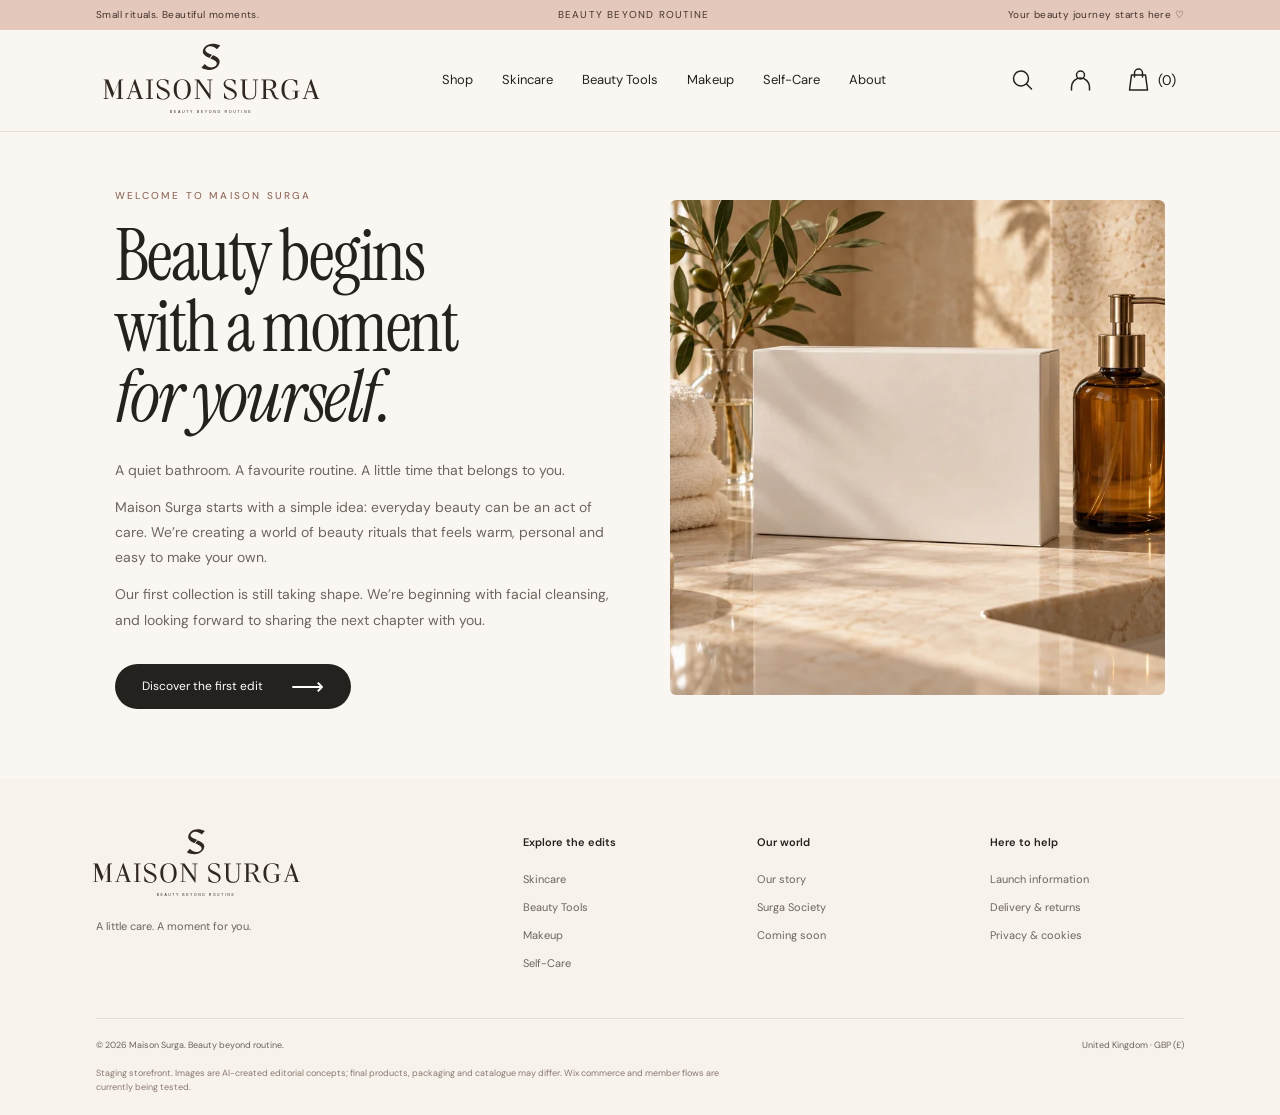
==== about.html @ 0a0138ad "Load native account and curated catalog build" ====
<!doctype html><html lang="en-GB"><head><meta charset="utf-8"><meta name="viewport" content="width=device-width,initial-scale=1"><title>Our story — Maison Surga</title><meta name="description" content="Beauty beyond routine. Discover the idea behind Maison Surga and a more personal approach to everyday self-care."><meta name="theme-color" content="#faf7f2"><link rel="icon" href="assets/monogram.svg?v=2" type="image/svg+xml"><link rel="stylesheet" href="css/fonts.css"><link rel="stylesheet" href="css/styles.css?v=12"></head><body ><a class="skip" href="#main">Skip to content</a><div id="site-header"></div><main id="main"><section class="editorial-page"><div class="editorial-hero"><div><p class="eyebrow">WELCOME TO MAISON SURGA</p><h1>Beauty begins<br>with a moment<br><i>for yourself.</i></h1><p>A quiet bathroom. A favourite routine. A little time that belongs to you.</p><p>Maison Surga starts with a simple idea: everyday beauty can be an act of care. We’re creating a world of beauty rituals that feels warm, personal and easy to make your own.</p><p>Our first collection is still taking shape. We’re beginning with facial cleansing, and looking forward to sharing the next chapter with you.</p><a class="button dark" href="product.html">Discover the first edit <span>⟶</span></a></div><img src="assets/story.webp" alt="A warm bathroom still life with a gift box, amber bottle and candle"></div></section></main><div id="site-footer"></div><script src="js/wix-store.js?v=12"></script><script src="js/main.js?v=12"></script></body></html>
---- css/fonts.css ----
@font-face {
  font-family: 'DM Sans';
  font-style: normal;
  font-weight: 400;
  font-display: swap;
  src: url(../assets/font-0.ttf) format('truetype');
}
@font-face {
  font-family: 'DM Sans';
  font-style: normal;
  font-weight: 500;
  font-display: swap;
  src: url(../assets/font-1.ttf) format('truetype');
}
@font-face {
  font-family: 'DM Sans';
  font-style: normal;
  font-weight: 600;
  font-display: swap;
  src: url(../assets/font-2.ttf) format('truetype');
}
@font-face {
  font-family: 'Instrument Serif';
  font-style: italic;
  font-weight: 400;
  font-display: swap;
  src: url(../assets/font-3.ttf) format('truetype');
}
@font-face {
  font-family: 'Instrument Serif';
  font-style: normal;
  font-weight: 400;
  font-display: swap;
  src: url(../assets/font-4.ttf) format('truetype');
}
---- css/styles.css ----
:root{--ivory:#faf7f2;--rose:#b87769;--ink:#25211f;--muted:#6d6560;--line:#e5dbd3;--serif:'Instrument Serif',Georgia,serif;--sans:'DM Sans',Arial,sans-serif}*{box-sizing:border-box}html{scroll-behavior:smooth;scroll-padding-top:115px}body{margin:0;background:var(--ivory);color:var(--ink);font:14px/1.55 var(--sans)}body.locked{overflow:hidden}a{color:inherit;text-decoration:none}button,input{font:inherit}button{cursor:pointer;color:inherit;background:none;border:0}img{display:block;max-width:100%}svg.icon{width:25px;height:25px;fill:none;stroke:currentColor;stroke-width:1.5;stroke-linecap:round;stroke-linejoin:round}h1,h2,h3,p{margin:0}h1,h2{font-family:var(--serif);font-weight:400;line-height:.98;letter-spacing:-.035em}p{color:var(--muted)}h3{font-weight:500}a,button{touch-action:manipulation}a:focus-visible,button:focus-visible,input:focus-visible,summary:focus-visible{outline:2px solid var(--rose);outline-offset:5px}.skip{position:fixed;top:-90px;left:10px;background:white;padding:12px;z-index:100}.skip:focus{top:10px}.announcement{height:30px;background:#e4c8bb;display:flex;align-items:center;justify-content:space-between;padding:0 7.5%;font-size:10px;letter-spacing:.04em}.announcement p{color:#44332d}.announcement p:nth-child(2){letter-spacing:.12em}.header{height:102px;padding:9px 7.5%;display:flex;align-items:center;justify-content:space-between;gap:28px;background:var(--ivory);border-bottom:1px solid #e9dfd5;position:relative;z-index:20}.brand img{width:230px;height:85px}.header nav{display:flex;align-items:center;gap:29px;font-size:13px}.header nav a{padding:16px 0;position:relative}.header nav a:after{content:'';position:absolute;bottom:10px;left:0;height:1px;width:0;background:var(--rose);transition:width .2s}.header nav a:hover:after{width:100%}.chevron{font-size:11px;margin-left:6px}.header-actions{display:flex;gap:17px;align-items:center}.icon-button{padding:8px;display:flex;align-items:center;gap:7px}.hamburger{display:none}.hero{height:470px;position:relative;isolation:isolate;overflow:hidden;background:#eddfd2}.hero-image{position:absolute;right:0;top:0;width:76%;height:100%;object-fit:cover;object-position:50% 42%;z-index:-3}.hero-shade{position:absolute;inset:0;background:linear-gradient(90deg,#f0e5db 0%,#f0e5db 24%,#f0e5dbe6 33%,#f0e5db66 46%,transparent 60%);z-index:-2}.hero-content{padding:36px 0 0 7.5%;width:50%;max-width:650px}.eyebrow{font-size:10px;font-weight:500;letter-spacing:.22em;color:#936d60;line-height:1.8}.hero .eyebrow{letter-spacing:.35em}.hero h1{font-size:clamp(58px,5.65vw,85px);margin:10px 0 12px;line-height:.9;letter-spacing:-.045em}.hero-description{font-size:15px;max-width:340px;line-height:1.5;color:#514841}.button{display:inline-flex;align-items:center;justify-content:center;gap:28px;background:var(--rose);color:white;border:1px solid transparent;padding:11px 27px;border-radius:40px;transition:background .2s,transform .2s;font-size:14px;margin-top:19px;min-height:44px}.button:hover{background:#996153;transform:translateY(-2px)}.button span{font-size:23px;line-height:1}.button.dark{background:var(--ink);font-size:12px;padding:10px 26px}.button.dark:hover{background:#544238}.hero-perks{display:flex;justify-content:space-between;max-width:410px;margin:23px 0 0 -12px;text-align:center;gap:14px}.hero-perks svg{width:27px;height:27px;margin:0 auto 5px}.hero-perks strong,.hero-perks small{display:block}.hero-perks strong{font-size:10px;font-weight:500}.hero-perks small{font-size:9px;color:#6f625b}.hero-note{position:absolute;right:17%;bottom:39px;transform:rotate(-10deg);font:italic 27px/1.1 var(--serif);color:#fff;text-align:center;text-shadow:0 1px 10px #442c2366}.hero-note i{font-size:32px}.hero-side{position:absolute;right:3%;top:42px;display:flex;flex-direction:column;align-items:center;gap:8px;color:#fff;text-align:center}.hero-side>span{border-radius:50%;background:#f4e4d9e8;color:#342720;width:51px;height:51px;display:grid;place-items:center}.hero-side small{font-size:8px;letter-spacing:.06em;line-height:1.3;margin-bottom:16px}.category-grid{padding:12px 2.5%;display:grid;grid-template-columns:repeat(4,minmax(0,1fr));gap:15px}.category{height:125px;position:relative;overflow:hidden;border-radius:6px;background:#eeddd3;isolation:isolate}.category img{position:absolute;inset:0;width:100%;height:100%;object-fit:cover;z-index:-2;transition:transform .6s}.category:after{content:'';position:absolute;inset:0;z-index:-1;background:linear-gradient(90deg,#edddd2f5 0%,#edddd2d9 40%,transparent 80%)}.category:nth-child(3):after{background:linear-gradient(90deg,#edddd2 0%,#edddd2d9 32%,transparent 85%)}.category:hover img{transform:scale(1.05)}.category>div{padding:27px 22px}.category h2{font-size:28px;letter-spacing:-.035em}.category span{font-size:11px;display:block;margin-top:12px}.category b{font-size:20px;font-weight:400;margin-left:10px}.philosophy{display:grid;grid-template-columns:40% 34% 26%;align-items:center;padding:0 3% 22px 0}.story-photo{position:relative;height:295px;overflow:hidden;border-radius:0 7px 7px 0}.story-photo>img{width:100%;height:100%;object-fit:cover}.story-seal{position:absolute;bottom:17px;left:18px;padding:7px 16px;background:#fff8efde;border:1px solid #ffffff8c;border-radius:3px}.story-seal img{width:130px;height:auto}.story-copy{padding:10px 35px 10px 44px}.story-copy h2{font-size:49px;margin:8px 0 12px}.story-copy p:not(.eyebrow){font-size:12px;line-height:1.5}.story-copy p+p{margin-top:7px}.story-copy .button{margin-top:14px}.values{display:flex;flex-direction:column;gap:24px;padding-left:12px}.values article{display:flex;align-items:center;gap:17px}.values article>span{width:52px;height:52px;background:#f1e7df;border-radius:50%;display:grid;place-items:center;flex-shrink:0}.values h3{font-size:12px;margin-bottom:3px}.values p{font-size:10px}.section-wrap{max-width:1200px;margin:0 auto;padding:75px 36px}.feature{display:grid;grid-template-columns:1fr 1fr;align-items:center;gap:70px;border-top:1px solid var(--line)}.feature h2{font-size:66px;margin:17px 0 24px}.feature h2 i{font-weight:400;color:#9d6e60}.feature-copy>p:not(.eyebrow){max-width:370px;font-size:14px}.text-link{display:inline-flex;gap:22px;align-items:center;font-size:12px;padding:10px 0;border-bottom:1px solid #ad8272;margin-top:24px}.text-link span{font-size:23px}.feature-photo{position:relative;display:block;overflow:hidden;border-radius:7px}.feature-photo img{width:100%;aspect-ratio:1.15;object-fit:cover;transition:transform .5s}.feature-photo:hover img{transform:scale(1.03)}.feature-photo>span{position:absolute;bottom:0;left:0;right:0;background:#f2e9dfa8;padding:18px 23px;display:flex;justify-content:space-between;font-size:9px;letter-spacing:.15em}.ritual{text-align:center;padding-top:25px;padding-bottom:75px}.ritual h2{font-size:47px;margin-top:15px}.ritual-grid{display:grid;grid-template-columns:repeat(3,1fr);gap:60px;margin-top:40px}.ritual-grid article{border-top:1px solid var(--line);padding-top:20px}.ritual-grid span{font-size:11px;letter-spacing:.2em;color:var(--rose)}.ritual-grid h3{font:30px var(--serif);margin:12px 0}.ritual-grid p{font-size:12px;max-width:275px;margin:auto}.society{text-align:center;padding:46px 20px 55px;background:#eee0d7}.society>img{margin:0 auto 13px}.society h2{font-size:47px;margin:13px 0 18px}.society p:not(.eyebrow){font-size:13px}.footer{padding:45px 7.5% 20px;background:#f7f2eb}.footer-top{display:grid;grid-template-columns:2fr 1fr 1fr 1fr;gap:40px}.footer-brand img{width:220px;margin-left:-10px}.footer-brand p{font-size:11px;margin-top:13px}.footer h3{font-size:11px;font-weight:600;margin:10px 0 20px}.footer nav a{display:block;font-size:11px;color:var(--muted);margin:11px 0}.footer nav a:hover{color:var(--rose)}.footer-bottom{border-top:1px solid var(--line);margin-top:35px;padding-top:20px;display:flex;justify-content:space-between;gap:15px;font-size:9px}.footer-note{font-size:9px;max-width:650px;margin-top:14px;color:#8a7a71}.dialog{position:fixed;inset:0;width:100%;height:100%;max-width:none;max-height:none;background:transparent;border:0;margin:0;padding:0;color:var(--ink)}.dialog::backdrop{background:#24181166;backdrop-filter:blur(3px)}.dialog-panel{margin:90px auto;background:var(--ivory);padding:35px;width:min(560px,calc(100% - 30px));position:relative;border-radius:8px;box-shadow:0 20px 100px #21181020}.dialog-close{position:absolute;right:15px;top:15px;padding:10px;font-size:22px}.dialog h2{font-size:38px;margin:10px 0 20px}.dialog p{font-size:13px;margin-bottom:15px}.dialog input{width:100%;border:1px solid #cdbfb3;background:#fffaf4;padding:13px 15px;border-radius:4px;color:var(--ink)}.search-results a{display:flex;align-items:center;gap:15px;padding:15px 0;border-bottom:1px solid var(--line)}.search-results img{width:60px;height:60px;object-fit:cover;border-radius:4px}.search-results small{display:block;color:var(--muted)}.dialog .empty-bag{padding:20px 0;text-align:center}.empty-bag svg{margin:0 auto 15px;width:45px;height:45px}.breadcrumb{font-size:10px;color:var(--muted);padding:24px 7.5%}.breadcrumb a{text-decoration:underline;text-underline-offset:3px}.pdp{display:grid;grid-template-columns:1.1fr 1fr;gap:65px;max-width:1200px;padding:10px 35px 65px;margin:auto}.gallery-track{display:flex;overflow-x:auto;scroll-snap-type:x mandatory;scrollbar-width:none;border-radius:7px;background:#eadbce}.gallery-track img{flex:0 0 100%;width:100%;min-width:100%;object-fit:cover;aspect-ratio:1;scroll-snap-align:start}.gallery-thumbs{display:flex;gap:9px;margin:13px 0}.gallery-thumbs button{padding:3px;border:1px solid transparent;border-radius:4px}.gallery-thumbs button[aria-current=true]{border-color:var(--rose)}.gallery-thumbs img{width:66px;height:66px;object-fit:cover;border-radius:2px}.image-caption{font-size:10px}.product-copy{padding-top:18px}.product-copy h1{font-size:65px;margin:13px 0 17px}.product-copy>p{font-size:14px;max-width:420px}.status{display:inline-block;border:1px solid #ceb7a9;color:#8b5f4f;padding:5px 12px;border-radius:20px;font-size:10px;margin-top:22px;letter-spacing:.06em}.launch-message{margin:20px 0 22px;padding:20px;background:#f0e5dc;border-radius:5px}.launch-message h2{font-family:var(--sans);font-size:14px;letter-spacing:0;margin-bottom:8px}.launch-message p{font-size:12px}.product-copy details{border-top:1px solid var(--line);padding:17px 0;font-size:12px}.product-copy details:last-child{border-bottom:1px solid var(--line)}summary{cursor:pointer;font-size:13px;list-style:none;display:flex;justify-content:space-between}summary:after{content:'+';font-size:18px}details[open] summary:after{content:'−'}details p{margin-top:13px;line-height:1.7}.editorial-page{max-width:1120px;margin:0 auto;padding:55px 35px 70px}.editorial-hero{display:grid;grid-template-columns:1fr 1fr;align-items:center;gap:60px}.editorial-hero>img{width:100%;aspect-ratio:1;object-fit:cover;border-radius:6px}.editorial-hero h1{font-size:72px;margin:16px 0 25px}.editorial-hero p:not(.eyebrow){margin:12px 0;line-height:1.8}.collection-intro{text-align:center;padding:45px 20px 30px}.collection-intro h1{font-size:70px;margin:15px 0 20px}.collection-intro p:not(.eyebrow){max-width:490px;margin:auto}.collection-feature{max-width:950px;display:grid;grid-template-columns:1fr 1fr;gap:55px;align-items:center;margin:20px auto 70px;padding:0 25px}.collection-feature>img{width:100%;aspect-ratio:1;object-fit:cover;border-radius:6px}.collection-feature h2{font-size:47px;margin:15px 0}.collection-feature p{font-size:13px}.help-content{max-width:750px;margin:40px auto 70px;padding:0 25px}.help-content h1{font-size:60px;margin-bottom:30px}.help-content h2{font-size:29px;margin:30px 0 12px}.help-content p{font-size:14px}.help-content a{text-decoration:underline}.mobile-product-cta{display:none}
@media(min-width:1600px){.hero{height:540px}.hero-content{padding-top:50px}.hero h1{font-size:94px}.hero-perks{margin-top:30px}.category{height:150px}.story-photo{height:345px}}
@media(max-width:1100px){.header{padding:9px 4%;gap:15px}.brand img{width:195px}.header nav{gap:18px}.header-actions{gap:3px}.hero-content{padding-left:5%}.hero h1{font-size:65px}.hero-perks{max-width:360px}.story-copy{padding:18px 27px}.story-copy h2{font-size:41px}.values{padding-left:0;gap:20px}.values article{gap:10px}.values article>span{width:44px;height:44px}.category h2{font-size:24px}.category>div{padding-left:16px}.philosophy{grid-template-columns:38% 36% 26%}.pdp{gap:35px}.product-copy h1{font-size:55px}}
@media(max-width:760px){html{scroll-padding-top:85px}.announcement{height:27px;justify-content:center;padding:0 10px;font-size:8px}.announcement p:first-child,.announcement p:last-child{display:none}.header{height:83px;padding:5px 14px;gap:5px}.brand img{width:177px;height:70px}.hamburger{display:flex;padding:9px}.header-actions{gap:0}.header-actions .account-button{display:none}.header-actions .icon-button{padding:7px}.header-actions .bag-count{display:none}.icon-button svg{width:21px;height:21px}.header nav{display:none;position:absolute;top:82px;left:0;right:0;padding:20px 28px 30px;background:var(--ivory);box-shadow:0 20px 30px #28201b15;font-size:17px}.header nav.open{display:flex;flex-direction:column;align-items:stretch;gap:0}.header nav a{border-bottom:1px solid var(--line);padding:14px 0}.header nav a:after{display:none}.hero{height:730px}.hero-image{top:290px;width:100%;height:440px;object-position:58% 40%}.hero-shade{background:linear-gradient(180deg,#f0e5db 0%,#f0e5db 37%,#f0e5db99 44%,transparent 56%)}.hero-content{padding:25px 23px 0;width:100%;max-width:none}.hero .eyebrow{font-size:8px;line-height:1.7;letter-spacing:.26em}.hero .eyebrow br{display:none}.hero h1{font-size:61px;line-height:.92;margin:13px 0}.hero-description{font-size:12px;line-height:1.55;max-width:300px}.hero .button{margin-top:17px;font-size:12px;padding:9px 23px}.hero-perks{position:absolute;bottom:0;left:0;width:100%;max-width:none;margin:0;background:#f9eee5eb;backdrop-filter:blur(8px);padding:13px 16px 12px;gap:8px}.hero-perks svg{width:23px;height:23px;margin-bottom:4px}.hero-perks strong{font-size:9px}.hero-perks small{font-size:8px}.hero-note{font-size:24px;bottom:105px;right:8%;max-width:170px}.hero-note i{font-size:29px}.hero-side{display:none}.category-grid{padding:12px;gap:10px;grid-template-columns:repeat(2,minmax(0,1fr))}.category{height:127px}.category>div{padding:18px 12px}.category h2{font-size:23px;max-width:120px}.category span{font-size:9px;margin-top:9px}.category b{margin-left:4px;font-size:17px}.category img{object-position:62% center}.category:after{background:linear-gradient(90deg,#edddd2e8,#edddd2a6 45%,transparent)}.philosophy{display:flex;flex-direction:column;padding:8px 0 30px}.story-photo{width:calc(100% - 24px);height:260px;border-radius:6px}.story-copy{padding:29px 25px 22px;width:100%}.story-copy h2{font-size:49px;margin:10px 0 16px}.story-copy p:not(.eyebrow){font-size:13px;max-width:400px}.story-copy .button{margin-top:20px}.values{padding:5px 25px 0;width:100%;gap:15px}.values article{gap:17px}.values h3{font-size:12px}.values p{font-size:11px}.section-wrap{padding:38px 24px}.feature{gap:25px;grid-template-columns:1fr;margin:0 12px;padding:36px 12px}.feature h2{font-size:53px;margin:15px 0 20px}.feature-copy>p:not(.eyebrow){font-size:13px}.feature-photo img{aspect-ratio:1.15}.text-link{margin-top:15px}.ritual h2{font-size:42px}.ritual-grid{grid-template-columns:1fr;gap:24px;margin-top:27px}.ritual-grid article{padding-top:16px}.ritual-grid h3{font-size:29px;margin:7px 0}.society{padding:35px 23px 40px}.society h2{font-size:42px}.society p:not(.eyebrow){font-size:12px}.footer{padding:26px 25px 22px}.footer-top{grid-template-columns:1fr 1fr;gap:22px}.footer-brand{grid-column:1/-1}.footer-brand img{width:210px}.footer h3{margin-bottom:15px}.footer-top nav:last-child{grid-column:1/-1}.footer-bottom{font-size:8px;flex-wrap:wrap;margin-top:20px}.footer-note{font-size:8px}.breadcrumb{padding:20px 20px;font-size:9px}.pdp{grid-template-columns:1fr;padding:0 16px 40px;gap:15px}.product-copy{padding:10px 6px}.product-copy h1{font-size:58px}.product-copy>p{font-size:13px}.gallery-track img{aspect-ratio:1.05}.gallery-thumbs img{width:53px;height:53px}.editorial-page{padding:25px 22px 45px}.editorial-hero{grid-template-columns:1fr;gap:27px}.editorial-hero h1{font-size:58px}.editorial-hero p:not(.eyebrow){font-size:13px}.collection-intro{padding:32px 22px 22px}.collection-intro h1{font-size:57px}.collection-intro p:not(.eyebrow){font-size:13px}.collection-feature{grid-template-columns:1fr;gap:20px;padding:0 22px;margin-bottom:45px}.collection-feature h2{font-size:42px}.help-content h1{font-size:50px}.dialog-panel{padding:32px 23px;margin:50px auto}.dialog h2{font-size:34px}.mobile-product-cta{display:flex;position:sticky;bottom:0;z-index:10;background:#faf7f2f5;border-top:1px solid var(--line);padding:10px 20px;align-items:center;justify-content:space-between;gap:10px;font-size:11px}.mobile-product-cta a{font-size:11px;text-decoration:underline;text-underline-offset:3px}.mobile-product-cta span{color:var(--muted)}}
@media(prefers-reduced-motion:reduce){html{scroll-behavior:auto}*,*:before,*:after{transition:none!important;animation:none!important}}
.category:first-child img{object-position:center 23%}@media(max-width:900px) and (min-width:761px){.header{padding-left:18px;padding-right:18px;gap:12px}.brand img{width:170px}.header nav{gap:15px;font-size:12px}.header-actions{gap:0}.header-actions .icon-button{padding:5px}}

.mobile-nav-account{display:none}
.product-price-row{display:flex;align-items:baseline;gap:12px;margin:23px 0 18px}
.product-price-row strong{font:34px/1 var(--serif);font-weight:400}
.product-price-row s{font-size:13px;color:#968981}
.product-options{border-top:1px solid var(--line);padding-top:17px;margin-top:10px}
.product-options>span{display:block;font-size:11px;font-weight:600;margin-bottom:10px}
.variant-options{display:flex;flex-wrap:wrap;gap:8px}
.variant-choice{border:1px solid #cdbfb3;border-radius:999px;padding:9px 15px;background:#fffaf4;font-size:11px;min-width:62px}
.variant-choice[aria-pressed=true]{background:var(--ink);border-color:var(--ink);color:#fff}
.product-add{width:min(100%,420px);margin:22px 0 10px}
.product-add:disabled,.bag-checkout:disabled,.account-login:disabled{opacity:.6;cursor:wait;transform:none}
.integration-note{font-size:10px!important;max-width:430px!important;margin:0 0 23px;color:#8a7a71!important}
.muted-note,.product-error{font-size:11px;color:var(--muted)}
.bag-loading,.bag-error{padding:24px 0;color:var(--muted);font-size:12px}
.bag-line{display:grid;grid-template-columns:64px minmax(0,1fr) auto;gap:14px;align-items:center;padding:14px 0;border-bottom:1px solid var(--line)}
.bag-line img,.bag-line-placeholder{width:64px;height:64px;border-radius:5px;object-fit:cover;background:#eee2d9}
.bag-line strong{display:block;font-size:12px;font-weight:600;line-height:1.35}
.bag-line small{display:block;color:var(--muted);font-size:9px;margin-top:4px}
.bag-line>span{font-size:11px;white-space:nowrap}
.bag-summary{padding-top:18px}
.bag-summary>div{display:flex;justify-content:space-between;gap:20px;align-items:center;font-size:12px}
.bag-summary .button{width:100%;margin-top:18px}
.bag-summary>small{display:block;text-align:center;color:var(--muted);font-size:9px;margin-top:9px}
.account-note{display:block;color:var(--muted);font-size:9px;margin-top:11px}
.account-status{display:inline-block;border:1px solid #cdbfb3;border-radius:20px;padding:5px 10px;font-size:8px;letter-spacing:.15em;color:#8b5f4f}
.account-signed-in h3{font:32px/1.05 var(--serif);margin:16px 0 6px}
.account-signed-in p{font-size:12px}
.account-logout{background:none;margin-top:18px}
.store-notice{position:fixed;left:50%;bottom:24px;transform:translateX(-50%);z-index:120;background:var(--ink);color:white;border-radius:999px;padding:11px 18px;box-shadow:0 10px 40px #24181133;font-size:11px;text-align:center;max-width:calc(100% - 30px)}
.store-notice.error{background:#7c4037}
.auth-callback-page{min-height:100vh;display:flex;flex-direction:column;align-items:center;justify-content:center;text-align:center;padding:30px;background:var(--ivory)}
.auth-callback-page>img{width:230px;margin-bottom:25px}
.auth-callback-page h1{font-size:clamp(46px,7vw,76px);margin:12px 0 16px}
.auth-callback-page>p:not(.eyebrow){font-size:13px;max-width:430px}
@media(max-width:760px){
  .header nav .mobile-nav-account{display:block;border-bottom:1px solid var(--line);padding:14px 0;text-align:left;font-size:17px;width:100%}
  .product-price-row strong{font-size:31px}
  .variant-choice{padding:9px 13px}
  .product-add{width:100%}
  .mobile-add-trigger{border:0;margin:0;padding:8px 0}
  .bag-line{grid-template-columns:56px minmax(0,1fr) auto;gap:10px}
  .bag-line img,.bag-line-placeholder{width:56px;height:56px}
  .store-notice{bottom:15px}
}

.dialog-close{width:42px;height:42px;display:grid;place-items:center;border-radius:50%;padding:0}
.dialog-close:focus-visible{outline:1px solid var(--rose);outline-offset:1px}
.bag-line-copy{min-width:0}
.bag-quantity{display:flex;align-items:center;gap:8px;margin-top:9px}
.bag-quantity>button:not(.bag-remove){width:28px;height:28px;border:1px solid var(--line);border-radius:50%;display:grid;place-items:center;background:#fffaf4;font-size:15px;line-height:1}
.bag-quantity>span{min-width:18px;text-align:center;font-size:10px}
.bag-quantity .bag-remove{margin-left:5px;padding:4px 0;border-bottom:1px solid #b79a8d;font-size:9px;color:var(--muted)}
.bag-quantity button:disabled{opacity:.45;cursor:wait}

.catalog-section{max-width:1180px;margin:0 auto;padding:10px 34px 80px}
.catalog-status{font-size:10px;letter-spacing:.08em;color:var(--muted);margin:8px 0 20px;text-align:right}
.product-grid{display:grid;grid-template-columns:repeat(4,minmax(0,1fr));gap:18px}
.product-card{display:block;background:#fffaf5;border:1px solid #eaded5;border-radius:8px;overflow:hidden;transition:transform .2s,box-shadow .2s}
.product-card:hover{transform:translateY(-3px);box-shadow:0 14px 35px #412c2112}
.product-card-image{aspect-ratio:1/1;overflow:hidden;background:#efe4dc}
.product-card-image img{width:100%;height:100%;object-fit:cover;transition:transform .45s}
.product-card:hover .product-card-image img{transform:scale(1.025)}
.product-card-placeholder{width:100%;height:100%;background:linear-gradient(135deg,#efe4dc,#f7efe8)}
.product-card-copy{padding:15px 15px 17px}
.product-card-category{font-size:8px;letter-spacing:.15em;color:#9b7466;text-transform:uppercase}
.product-card h2{font:24px/1.05 var(--serif);margin:8px 0 16px;min-height:51px}
.product-card-copy>div{display:flex;justify-content:space-between;gap:10px;align-items:center;font-size:10px}
.product-card-copy strong{font-weight:500}
.product-card-copy b{font-size:16px;font-weight:400;margin-left:5px}
.product-gallery-loading{min-height:520px;width:100%;display:grid;place-items:center;color:var(--muted);font-size:11px}
.variant-group{width:100%;padding:8px 0}
.variant-group>span{display:block;font-size:10px;color:var(--muted);margin-bottom:8px}
.variant-group>div{display:flex;flex-wrap:wrap;gap:8px}
.account-form{display:grid;gap:13px}
.account-form>p{margin:0 0 2px}
.account-form label{font-size:10px;font-weight:600;display:grid;gap:6px}
.account-form input{font-size:13px}
.account-form .button{width:100%;margin-top:4px}
.account-form-error{background:#f7e8e4;color:#7c4037;border-radius:4px;padding:10px 12px;margin:0!important;font-size:10px!important}
.account-secondary{display:flex;justify-content:center;align-items:center;gap:8px;font-size:10px;margin-top:4px}
.account-secondary a{text-decoration:underline;text-underline-offset:3px}
@media(max-width:980px){.product-grid{grid-template-columns:repeat(2,minmax(0,1fr))}.catalog-section{padding-left:22px;padding-right:22px}}
@media(max-width:560px){.product-grid{gap:10px}.catalog-section{padding:4px 12px 55px}.catalog-status{text-align:left;margin-left:4px}.product-card-copy{padding:11px 11px 13px}.product-card h2{font-size:20px;min-height:42px;margin-bottom:12px}.product-card-copy>div{font-size:9px}.product-gallery-loading{min-height:340px}}

.account-switch{display:grid;grid-template-columns:1fr 1fr;gap:8px;margin:0 0 18px}
.account-switch button{border:1px solid var(--line);border-radius:999px;padding:9px 12px;font-size:10px;background:#fffaf4}
.account-switch button[aria-pressed=true]{background:var(--ink);border-color:var(--ink);color:white}
.account-name-row{display:grid;grid-template-columns:1fr 1fr;gap:10px}
.account-verify-form{padding-top:4px}
@media(max-width:520px){.account-name-row{grid-template-columns:1fr}.account-switch{gap:6px}}
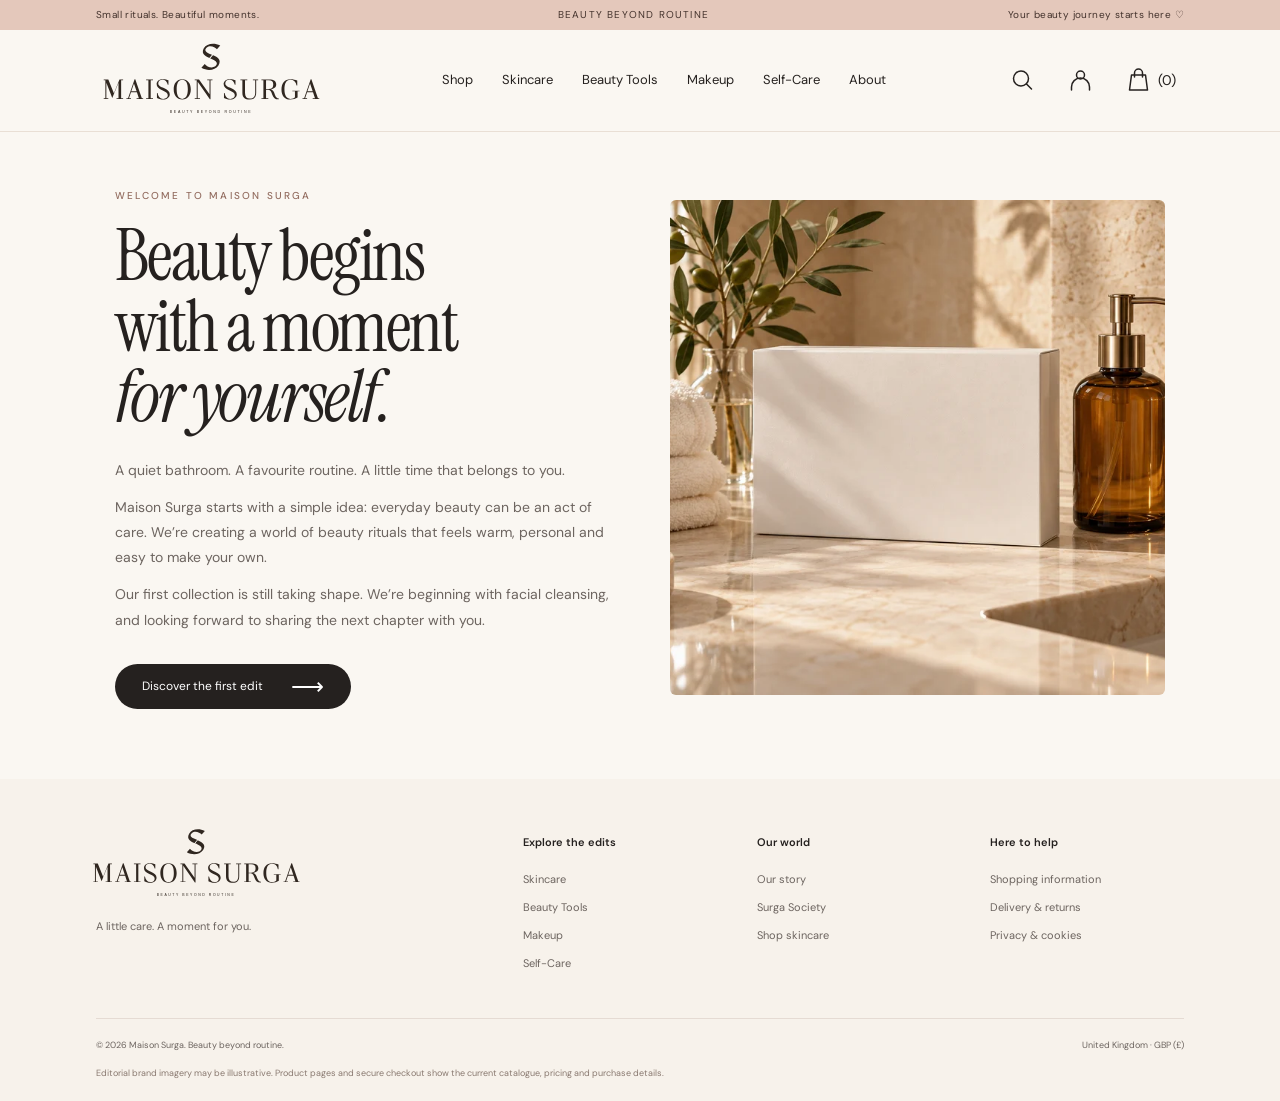
==== commit f801c454: "Load public-launch storefront copy" ====
--- a/about.html
+++ b/about.html
@@ -1 +1 @@
-<!doctype html><html lang="en-GB"><head><meta charset="utf-8"><meta name="viewport" content="width=device-width,initial-scale=1"><title>Our story — Maison Surga</title><meta name="description" content="Beauty beyond routine. Discover the idea behind Maison Surga and a more personal approach to everyday self-care."><meta name="theme-color" content="#faf7f2"><link rel="icon" href="assets/monogram.svg?v=2" type="image/svg+xml"><link rel="stylesheet" href="css/fonts.css"><link rel="stylesheet" href="css/styles.css?v=12"></head><body ><a class="skip" href="#main">Skip to content</a><div id="site-header"></div><main id="main"><section class="editorial-page"><div class="editorial-hero"><div><p class="eyebrow">WELCOME TO MAISON SURGA</p><h1>Beauty begins<br>with a moment<br><i>for yourself.</i></h1><p>A quiet bathroom. A favourite routine. A little time that belongs to you.</p><p>Maison Surga starts with a simple idea: everyday beauty can be an act of care. We’re creating a world of beauty rituals that feels warm, personal and easy to make your own.</p><p>Our first collection is still taking shape. We’re beginning with facial cleansing, and looking forward to sharing the next chapter with you.</p><a class="button dark" href="product.html">Discover the first edit <span>⟶</span></a></div><img src="assets/story.webp" alt="A warm bathroom still life with a gift box, amber bottle and candle"></div></section></main><div id="site-footer"></div><script src="js/wix-store.js?v=12"></script><script src="js/main.js?v=12"></script></body></html>+<!doctype html><html lang="en-GB"><head><meta charset="utf-8"><meta name="viewport" content="width=device-width,initial-scale=1"><title>Our story — Maison Surga</title><meta name="description" content="Beauty beyond routine. Discover the idea behind Maison Surga and a more personal approach to everyday self-care."><meta name="theme-color" content="#faf7f2"><link rel="icon" href="assets/monogram.svg?v=2" type="image/svg+xml"><link rel="stylesheet" href="css/fonts.css"><link rel="stylesheet" href="css/styles.css?v=18"></head><body ><a class="skip" href="#main">Skip to content</a><div id="site-header"></div><main id="main"><section class="editorial-page"><div class="editorial-hero"><div><p class="eyebrow">WELCOME TO MAISON SURGA</p><h1>Beauty begins<br>with a moment<br><i>for yourself.</i></h1><p>A quiet bathroom. A favourite routine. A little time that belongs to you.</p><p>Maison Surga starts with a simple idea: everyday beauty can be an act of care. We’re creating a world of beauty rituals that feels warm, personal and easy to make your own.</p><p>Our first collection is still taking shape. We’re beginning with facial cleansing, and looking forward to sharing the next chapter with you.</p><a class="button dark" href="product.html">Discover the first edit <span>⟶</span></a></div><img src="assets/story.webp" alt="A warm bathroom still life with a gift box, amber bottle and candle"></div></section></main><div id="site-footer"></div><script src="js/wix-store.js?v=18"></script><script src="js/main.js?v=19"></script></body></html>
--- a/css/styles.css
+++ b/css/styles.css
@@ -95,3 +95,39 @@
 .account-name-row{display:grid;grid-template-columns:1fr 1fr;gap:10px}
 .account-verify-form{padding-top:4px}
 @media(max-width:520px){.account-name-row{grid-template-columns:1fr}.account-switch{gap:6px}}
+
+.product-actions{display:flex;align-items:center;gap:10px;margin:22px 0 10px}
+.product-actions .product-add{margin:0;flex:1}
+.favourite-button{display:grid;place-items:center;width:42px;height:42px;border-radius:50%;border:1px solid #d8c8bd;background:#fffaf5;font:24px/1 var(--serif);color:#6d5448;transition:transform .18s,background .18s,color .18s}
+.favourite-button:hover{transform:translateY(-1px)}
+.favourite-button.saved,.favourite-button[aria-pressed=true]{background:#f1ddd3;color:#8c4d47}
+.product-card{position:relative}
+.product-card-favourite{position:absolute;top:10px;right:10px;z-index:2;width:36px;height:36px;background:#fffaf5e8;backdrop-filter:blur(8px)}
+.account-hub-head{padding-bottom:16px;border-bottom:1px solid var(--line)}
+.account-tabs{display:grid;grid-template-columns:repeat(4,1fr);gap:6px;margin:16px 0}
+.account-tabs button{border:1px solid var(--line);border-radius:999px;padding:9px 7px;background:#fffaf4;font-size:9px;white-space:nowrap}
+.account-tabs button[aria-selected=true]{background:var(--ink);border-color:var(--ink);color:#fff}
+.account-tabs button span{opacity:.7;margin-left:3px}
+.account-tab-panel{min-height:210px}
+.account-section{padding:8px 0}
+.account-section h4{font:28px/1.05 var(--serif);margin:8px 0 10px}
+.account-section>p:not(.eyebrow){font-size:11px;line-height:1.55;color:var(--muted)}
+.account-section>.button{width:100%;margin-top:14px}
+.account-section>small{display:block;color:var(--muted);font-size:9px;margin-top:10px;text-align:center}
+.account-favourites{display:grid;gap:10px;margin-top:12px}
+.account-favourite{display:grid;grid-template-columns:52px minmax(0,1fr) auto;gap:10px;align-items:center;padding:9px 0;border-bottom:1px solid var(--line)}
+.account-favourite img,.account-favourite-placeholder{width:52px;height:52px;object-fit:cover;border-radius:5px;background:#eee2d9}
+.account-favourite strong{font-size:10px;line-height:1.35;display:block}
+.account-favourite small{font-size:9px;color:var(--muted);display:block;margin-top:4px}
+.account-favourite>button{font-size:19px;padding:8px;color:var(--muted)}
+.account-favourites-note{text-align:left!important}
+.account-bag-lines{display:grid;gap:8px;margin-top:10px}
+.account-bag-line{display:flex;justify-content:space-between;gap:12px;padding:10px 0;border-bottom:1px solid var(--line);font-size:10px}
+.account-bag-line strong,.account-bag-line small{display:block}
+.account-bag-line small{font-size:9px;color:var(--muted);margin-top:3px}
+.account-bag-total{display:flex;justify-content:space-between;align-items:center;padding-top:14px;font-size:11px}
+@media(max-width:560px){
+  .account-tabs{grid-template-columns:repeat(2,1fr)}
+  .product-actions{gap:8px}
+  .product-favourite{flex:0 0 42px}
+}
